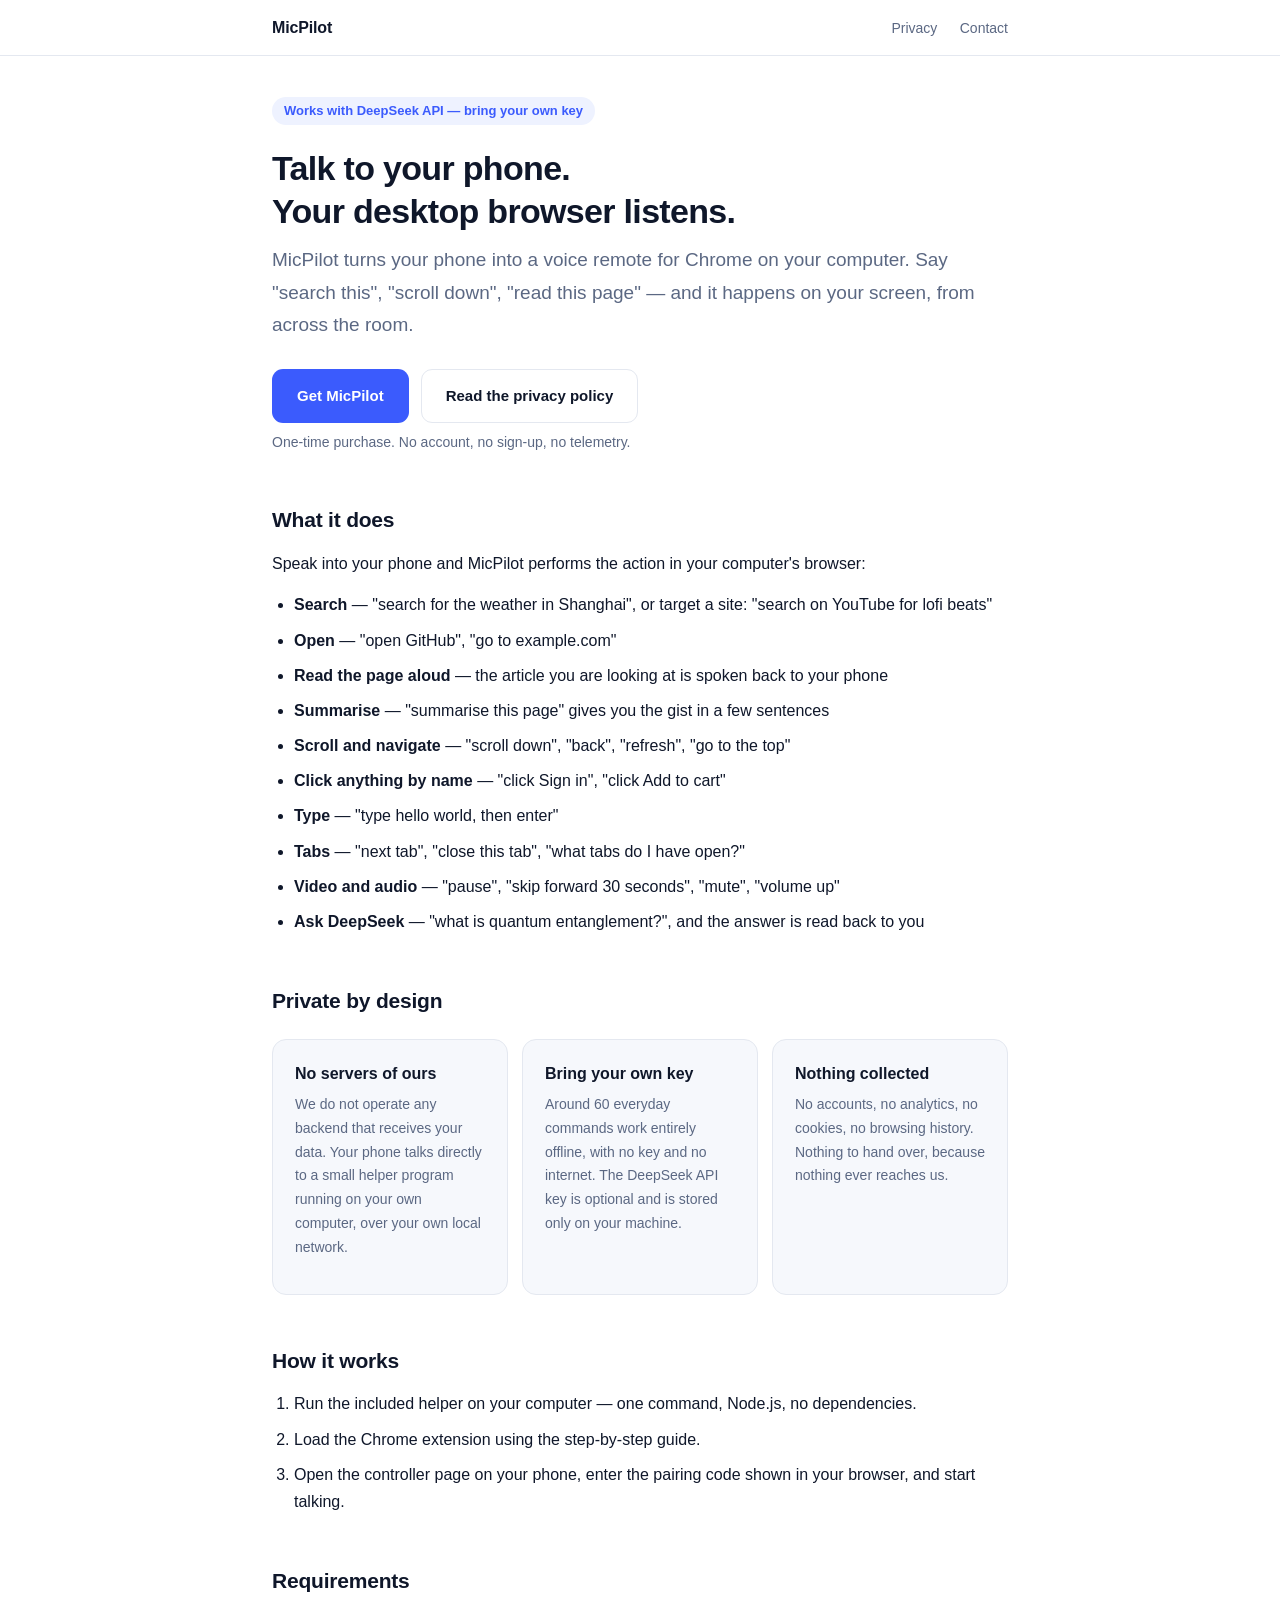
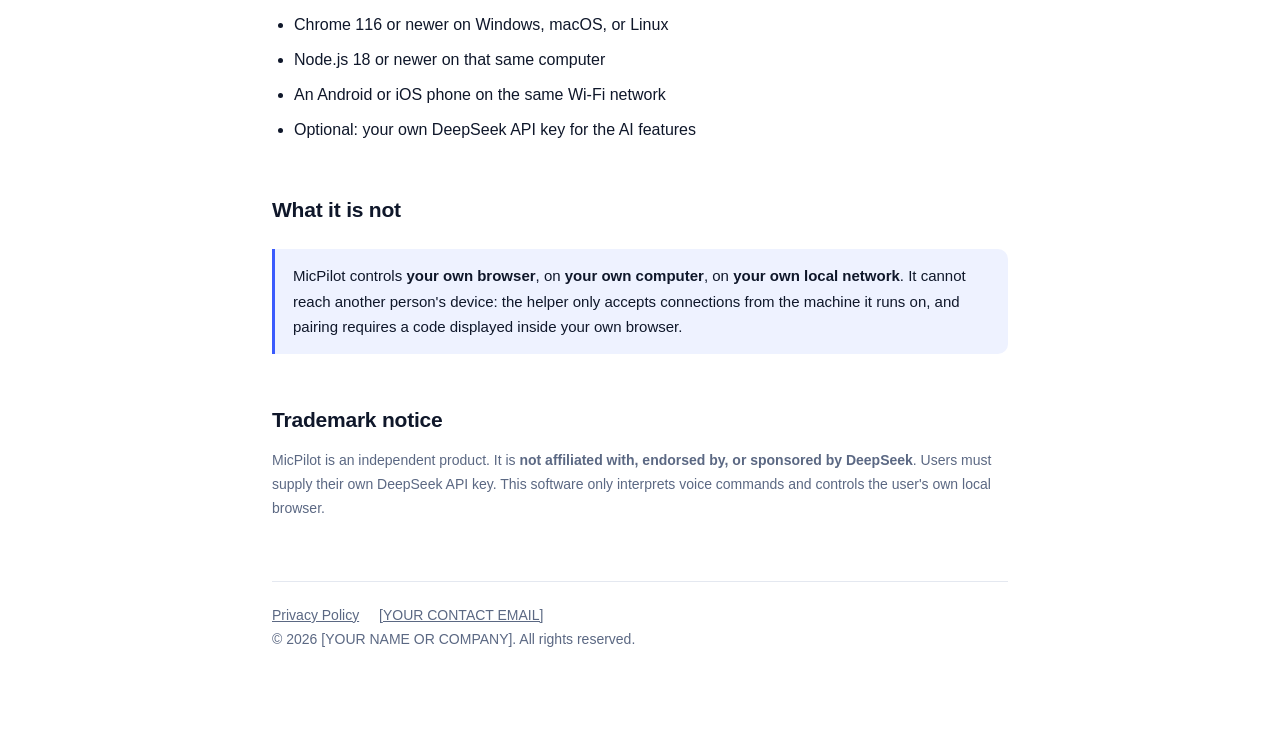
==== index.html @ facfee98 "Add MicPilot product page and privacy policy" ====
<!doctype html>
<html lang="en">
  <head>
    <meta charset="utf-8" />
    <meta name="viewport" content="width=device-width, initial-scale=1" />
    <title>MicPilot — Control your browser by voice from your phone</title>
    <meta
      name="description"
      content="Turn your phone into a voice remote for Chrome on your computer. Private by design: your commands never leave your own local network. Bring your own DeepSeek API key."
    />
    <link rel="stylesheet" href="style.css" />
  </head>
  <body>
    <header class="site">
      <div class="inner">
        <span class="brand">MicPilot</span>
        <nav>
          <a href="privacy.html">Privacy</a>
          <a href="mailto:[YOUR CONTACT EMAIL]">Contact</a>
        </nav>
      </div>
    </header>

    <main class="wrap">
      <span class="pill">Works with DeepSeek API — bring your own key</span>
      <h1>Talk to your phone.<br />Your desktop browser listens.</h1>
      <p class="lede">
        MicPilot turns your phone into a voice remote for Chrome on your computer. Say "search this",
        "scroll down", "read this page" — and it happens on your screen, from across the room.
      </p>

      <div class="cta-row">
        <a class="btn primary" href="[GUMROAD PRODUCT LINK]">Get MicPilot</a>
        <a class="btn ghost" href="privacy.html">Read the privacy policy</a>
      </div>
      <p class="small muted">One-time purchase. No account, no sign-up, no telemetry.</p>

      <h2>What it does</h2>
      <p>Speak into your phone and MicPilot performs the action in your computer's browser:</p>
      <ul>
        <li><strong>Search</strong> — "search for the weather in Shanghai", or target a site: "search on YouTube for lofi beats"</li>
        <li><strong>Open</strong> — "open GitHub", "go to example.com"</li>
        <li><strong>Read the page aloud</strong> — the article you are looking at is spoken back to your phone</li>
        <li><strong>Summarise</strong> — "summarise this page" gives you the gist in a few sentences</li>
        <li><strong>Scroll and navigate</strong> — "scroll down", "back", "refresh", "go to the top"</li>
        <li><strong>Click anything by name</strong> — "click Sign in", "click Add to cart"</li>
        <li><strong>Type</strong> — "type hello world, then enter"</li>
        <li><strong>Tabs</strong> — "next tab", "close this tab", "what tabs do I have open?"</li>
        <li><strong>Video and audio</strong> — "pause", "skip forward 30 seconds", "mute", "volume up"</li>
        <li><strong>Ask DeepSeek</strong> — "what is quantum entanglement?", and the answer is read back to you</li>
      </ul>

      <h2>Private by design</h2>
      <div class="grid">
        <div class="card">
          <h3>No servers of ours</h3>
          <p class="small muted">
            We do not operate any backend that receives your data. Your phone talks directly to a small
            helper program running on your own computer, over your own local network.
          </p>
        </div>
        <div class="card">
          <h3>Bring your own key</h3>
          <p class="small muted">
            Around 60 everyday commands work entirely offline, with no key and no internet. The DeepSeek
            API key is optional and is stored only on your machine.
          </p>
        </div>
        <div class="card">
          <h3>Nothing collected</h3>
          <p class="small muted">
            No accounts, no analytics, no cookies, no browsing history. Nothing to hand over, because
            nothing ever reaches us.
          </p>
        </div>
      </div>

      <h2>How it works</h2>
      <ol>
        <li>Run the included helper on your computer — one command, Node.js, no dependencies.</li>
        <li>Load the Chrome extension using the step-by-step guide.</li>
        <li>Open the controller page on your phone, enter the pairing code shown in your browser, and start talking.</li>
      </ol>

      <h2>Requirements</h2>
      <ul>
        <li>Chrome 116 or newer on Windows, macOS, or Linux</li>
        <li>Node.js 18 or newer on that same computer</li>
        <li>An Android or iOS phone on the same Wi-Fi network</li>
        <li>Optional: your own DeepSeek API key for the AI features</li>
      </ul>

      <h2>What it is not</h2>
      <div class="notice">
        MicPilot controls <strong>your own browser</strong>, on <strong>your own computer</strong>, on
        <strong>your own local network</strong>. It cannot reach another person's device: the helper only
        accepts connections from the machine it runs on, and pairing requires a code displayed inside your
        own browser.
      </div>

      <h2>Trademark notice</h2>
      <p class="small muted">
        MicPilot is an independent product. It is <strong>not affiliated with, endorsed by, or sponsored
        by DeepSeek</strong>. Users must supply their own DeepSeek API key. This software only interprets
        voice commands and controls the user's own local browser.
      </p>

      <footer class="site">
        <a href="privacy.html">Privacy Policy</a>
        <a href="mailto:[YOUR CONTACT EMAIL]">[YOUR CONTACT EMAIL]</a>
        <p class="small">© <span id="year">2026</span> [YOUR NAME OR COMPANY]. All rights reserved.</p>
      </footer>
    </main>

    <script>
      document.getElementById('year').textContent = new Date().getFullYear();
    </script>
  </body>
</html>
---- style.css ----
:root {
  --ink: #0f172a;
  --muted: #5b6883;
  --line: #e4e8f0;
  --bg: #ffffff;
  --soft: #f6f8fc;
  --accent: #3b5bfd;
  --accent-soft: #eef2ff;
  --mark: #fff3c4;
}

* {
  box-sizing: border-box;
}

html {
  scroll-behavior: smooth;
}

body {
  margin: 0;
  background: var(--bg);
  color: var(--ink);
  font-family: -apple-system, BlinkMacSystemFont, 'Segoe UI', Roboto, 'Helvetica Neue', Arial, sans-serif;
  font-size: 16px;
  line-height: 1.7;
  -webkit-font-smoothing: antialiased;
}

.wrap {
  max-width: 780px;
  margin: 0 auto;
  padding: 40px 22px 90px;
}

header.site {
  border-bottom: 1px solid var(--line);
  background: rgba(255, 255, 255, 0.9);
  backdrop-filter: blur(8px);
  position: sticky;
  top: 0;
  z-index: 10;
}

header.site .inner {
  max-width: 780px;
  margin: 0 auto;
  padding: 14px 22px;
  display: flex;
  align-items: center;
  justify-content: space-between;
  gap: 16px;
}

.brand {
  font-weight: 700;
  letter-spacing: -0.01em;
}

nav a {
  color: var(--muted);
  text-decoration: none;
  font-size: 14px;
  margin-left: 18px;
}

nav a:hover {
  color: var(--accent);
}

h1 {
  font-size: 34px;
  line-height: 1.25;
  letter-spacing: -0.02em;
  margin: 8px 0 12px;
}

h2 {
  font-size: 21px;
  letter-spacing: -0.01em;
  margin: 40px 0 12px;
  padding-top: 8px;
}

h3 {
  font-size: 16px;
  margin: 26px 0 6px;
}

p {
  margin: 0 0 14px;
}

.lede {
  font-size: 19px;
  color: var(--muted);
  margin-bottom: 28px;
}

.muted {
  color: var(--muted);
}

.small {
  font-size: 14px;
}

ul,
ol {
  padding-left: 22px;
  margin: 0 0 16px;
}

li {
  margin-bottom: 8px;
}

li > strong {
  color: var(--ink);
}

a {
  color: var(--accent);
}

.cta-row {
  display: flex;
  flex-wrap: wrap;
  gap: 12px;
  margin: 28px 0 8px;
}

.btn {
  display: inline-block;
  padding: 13px 24px;
  border-radius: 11px;
  font-weight: 600;
  font-size: 15px;
  text-decoration: none;
  border: 1px solid transparent;
}

.btn.primary {
  background: var(--accent);
  color: #fff;
}

.btn.ghost {
  border-color: var(--line);
  color: var(--ink);
  background: #fff;
}

.card {
  background: var(--soft);
  border: 1px solid var(--line);
  border-radius: 14px;
  padding: 20px 22px;
  margin: 22px 0;
}

.card h3 {
  margin-top: 0;
}

.grid {
  display: grid;
  grid-template-columns: repeat(auto-fit, minmax(220px, 1fr));
  gap: 14px;
  margin: 20px 0;
}

.grid .card {
  margin: 0;
}

.pill {
  display: inline-block;
  background: var(--accent-soft);
  color: var(--accent);
  border-radius: 999px;
  padding: 3px 12px;
  font-size: 13px;
  font-weight: 600;
  margin-bottom: 14px;
}

.placeholder {
  background: var(--mark);
  border-bottom: 1px solid #e5c65a;
  padding: 0 4px;
  border-radius: 3px;
  font-weight: 600;
}

.notice {
  border-left: 3px solid var(--accent);
  background: var(--accent-soft);
  padding: 14px 18px;
  border-radius: 0 10px 10px 0;
  margin: 22px 0;
  font-size: 15px;
}

table {
  width: 100%;
  border-collapse: collapse;
  margin: 18px 0;
  font-size: 15px;
}

th,
td {
  text-align: left;
  padding: 10px 12px;
  border-bottom: 1px solid var(--line);
  vertical-align: top;
}

th {
  background: var(--soft);
  font-size: 13px;
  text-transform: uppercase;
  letter-spacing: 0.04em;
  color: var(--muted);
}

code {
  background: var(--soft);
  border: 1px solid var(--line);
  border-radius: 5px;
  padding: 1px 6px;
  font-size: 14px;
  font-family: ui-monospace, SFMono-Regular, Menlo, Consolas, monospace;
}

footer.site {
  border-top: 1px solid var(--line);
  margin-top: 60px;
  padding-top: 22px;
  color: var(--muted);
  font-size: 14px;
}

footer.site a {
  color: var(--muted);
  margin-right: 16px;
}

@media (max-width: 560px) {
  h1 {
    font-size: 27px;
  }
  .lede {
    font-size: 17px;
  }
  .wrap {
    padding: 28px 18px 70px;
  }
  nav a {
    margin-left: 12px;
  }
}
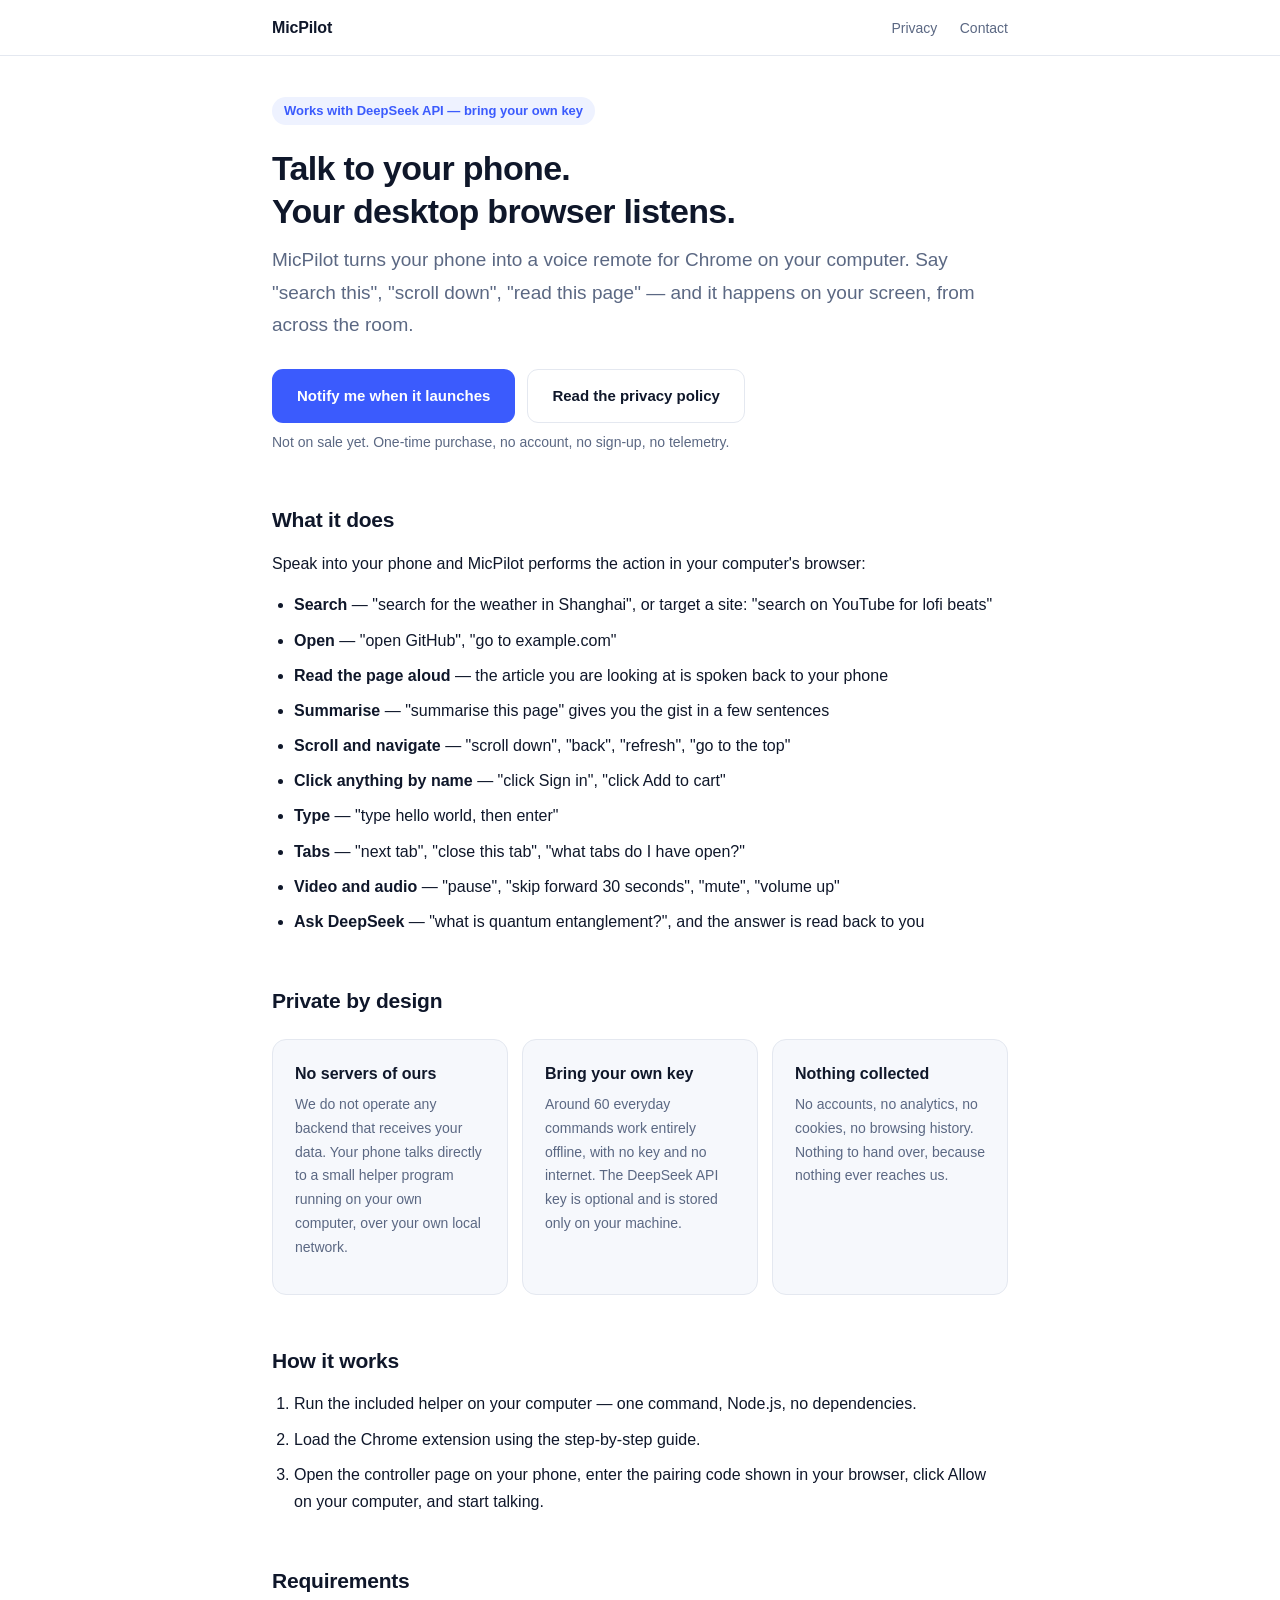
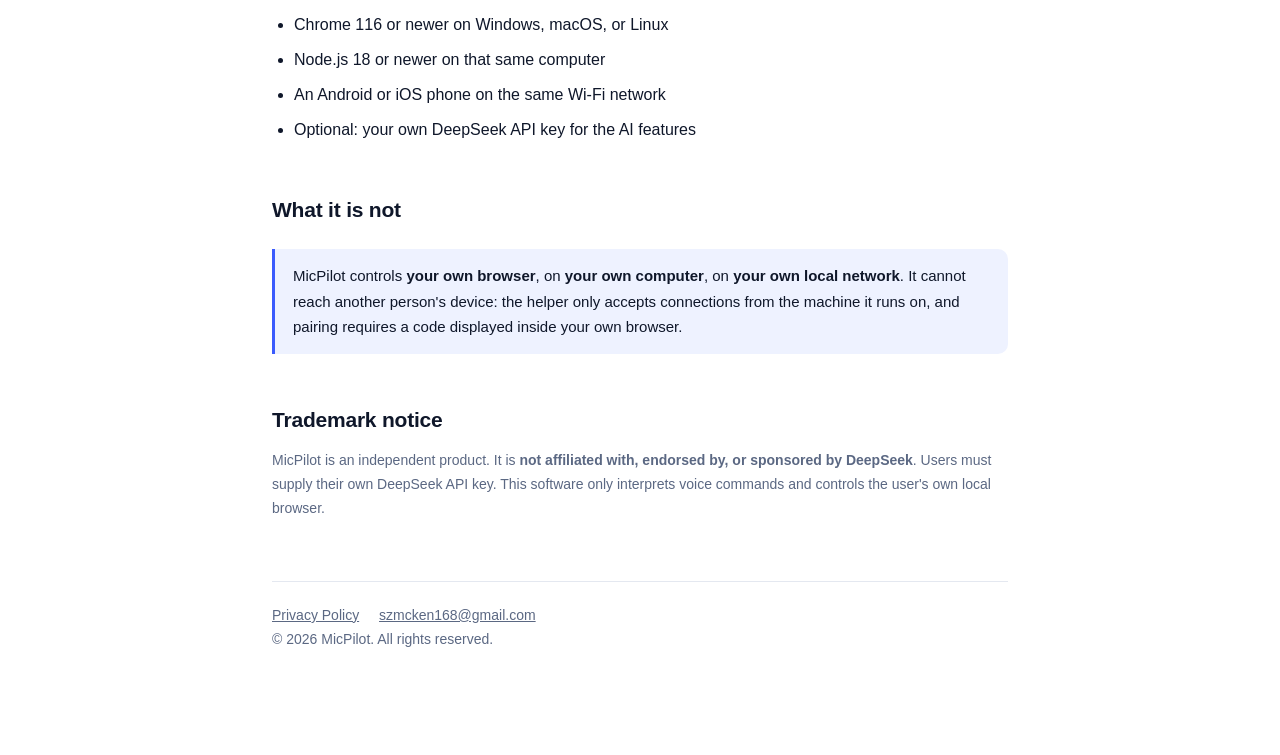
==== commit 37ce4b77: "Fill in publisher contact and refund terms; add web host disclosure" ====
--- a/index.html
+++ b/index.html
@@ -16,7 +16,7 @@
         <span class="brand">MicPilot</span>
         <nav>
           <a href="privacy.html">Privacy</a>
-          <a href="mailto:[YOUR CONTACT EMAIL]">Contact</a>
+          <a href="mailto:szmcken168@gmail.com">Contact</a>
         </nav>
       </div>
     </header>
@@ -30,10 +30,11 @@
       </p>
 
       <div class="cta-row">
-        <a class="btn primary" href="[GUMROAD PRODUCT LINK]">Get MicPilot</a>
+        <a class="btn primary" href="mailto:szmcken168@gmail.com?subject=MicPilot%20%E2%80%94%20notify%20me">Notify me when it launches</a>
         <a class="btn ghost" href="privacy.html">Read the privacy policy</a>
       </div>
-      <p class="small muted">One-time purchase. No account, no sign-up, no telemetry.</p>
+      <!-- 上架 Gumroad 后，把上面的 mailto 换成商品链接，文案改回 "Get MicPilot" -->
+      <p class="small muted">Not on sale yet. One-time purchase, no account, no sign-up, no telemetry.</p>
 
       <h2>What it does</h2>
       <p>Speak into your phone and MicPilot performs the action in your computer's browser:</p>
@@ -79,7 +80,7 @@
       <ol>
         <li>Run the included helper on your computer — one command, Node.js, no dependencies.</li>
         <li>Load the Chrome extension using the step-by-step guide.</li>
-        <li>Open the controller page on your phone, enter the pairing code shown in your browser, and start talking.</li>
+        <li>Open the controller page on your phone, enter the pairing code shown in your browser, click Allow on your computer, and start talking.</li>
       </ol>
 
       <h2>Requirements</h2>
@@ -107,8 +108,8 @@
 
       <footer class="site">
         <a href="privacy.html">Privacy Policy</a>
-        <a href="mailto:[YOUR CONTACT EMAIL]">[YOUR CONTACT EMAIL]</a>
-        <p class="small">© <span id="year">2026</span> [YOUR NAME OR COMPANY]. All rights reserved.</p>
+        <a href="mailto:szmcken168@gmail.com">szmcken168@gmail.com</a>
+        <p class="small">© <span id="year">2026</span> MicPilot. All rights reserved.</p>
       </footer>
     </main>
 
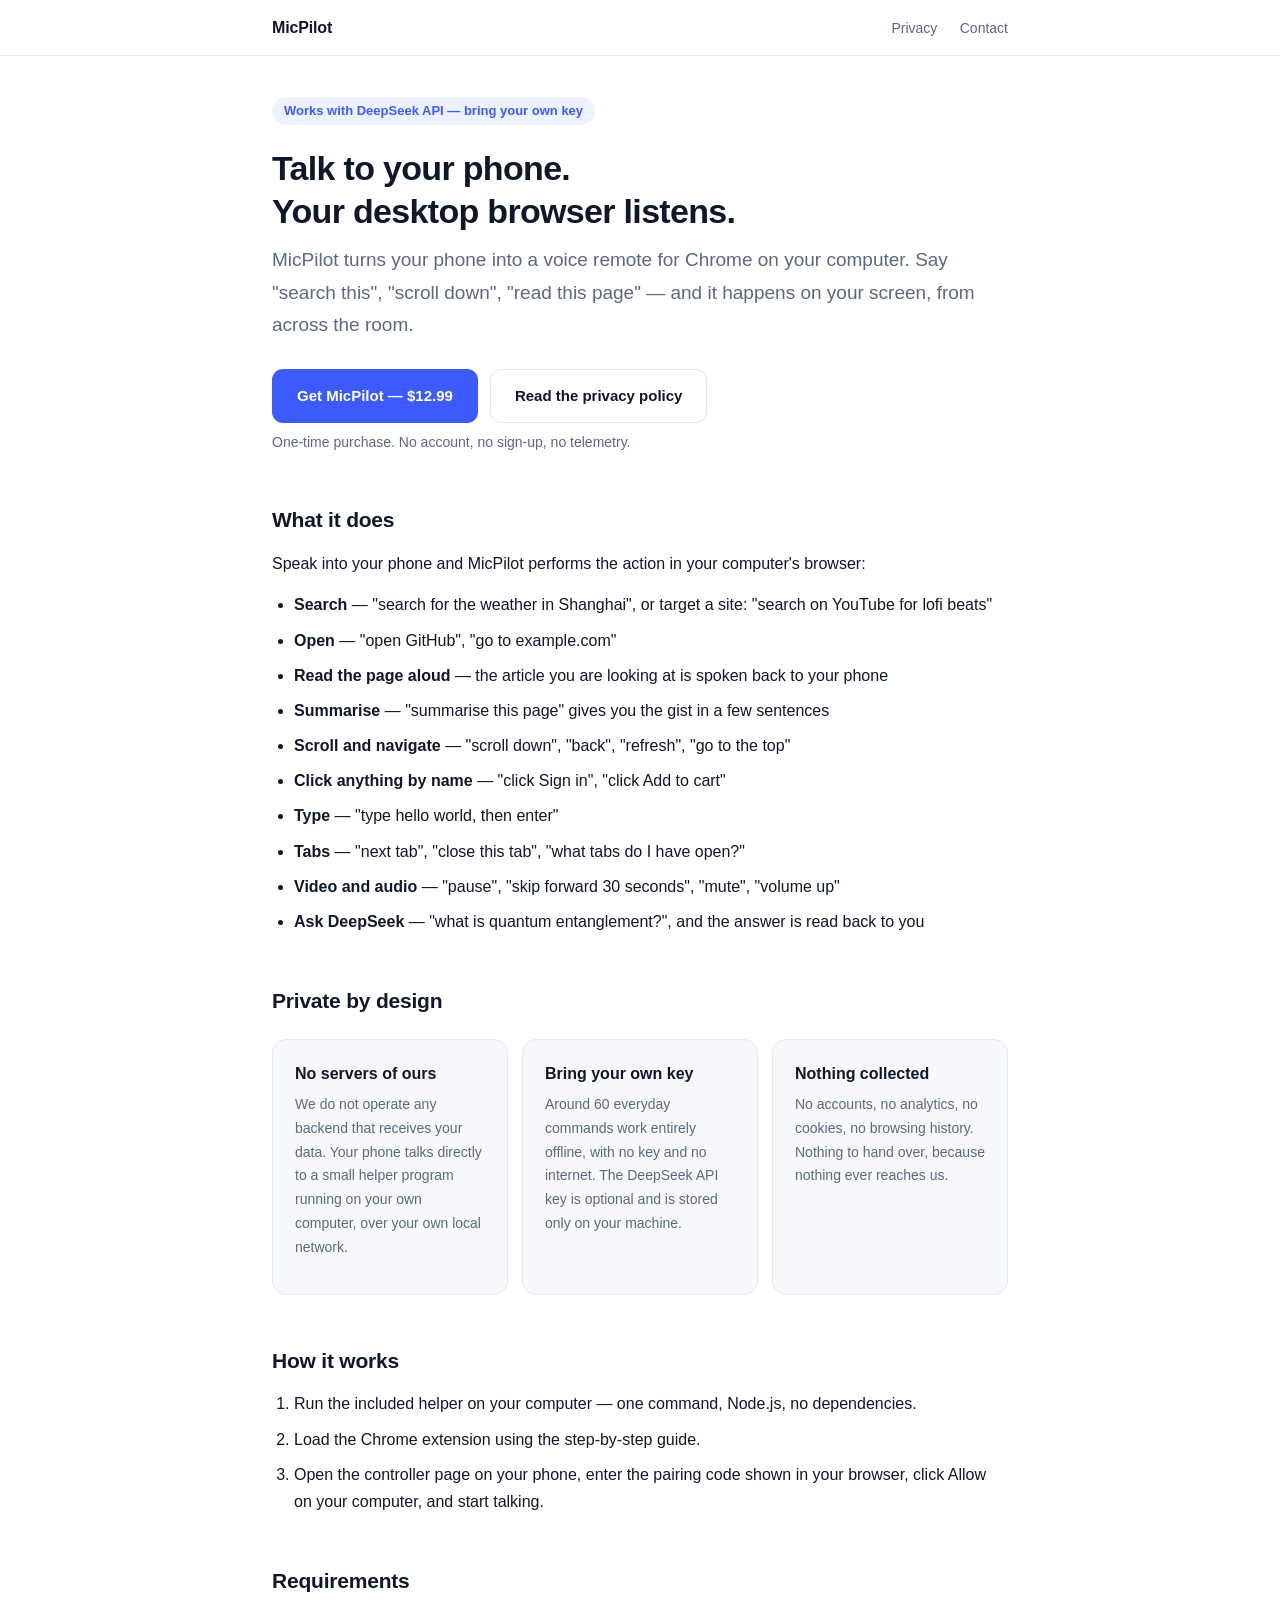
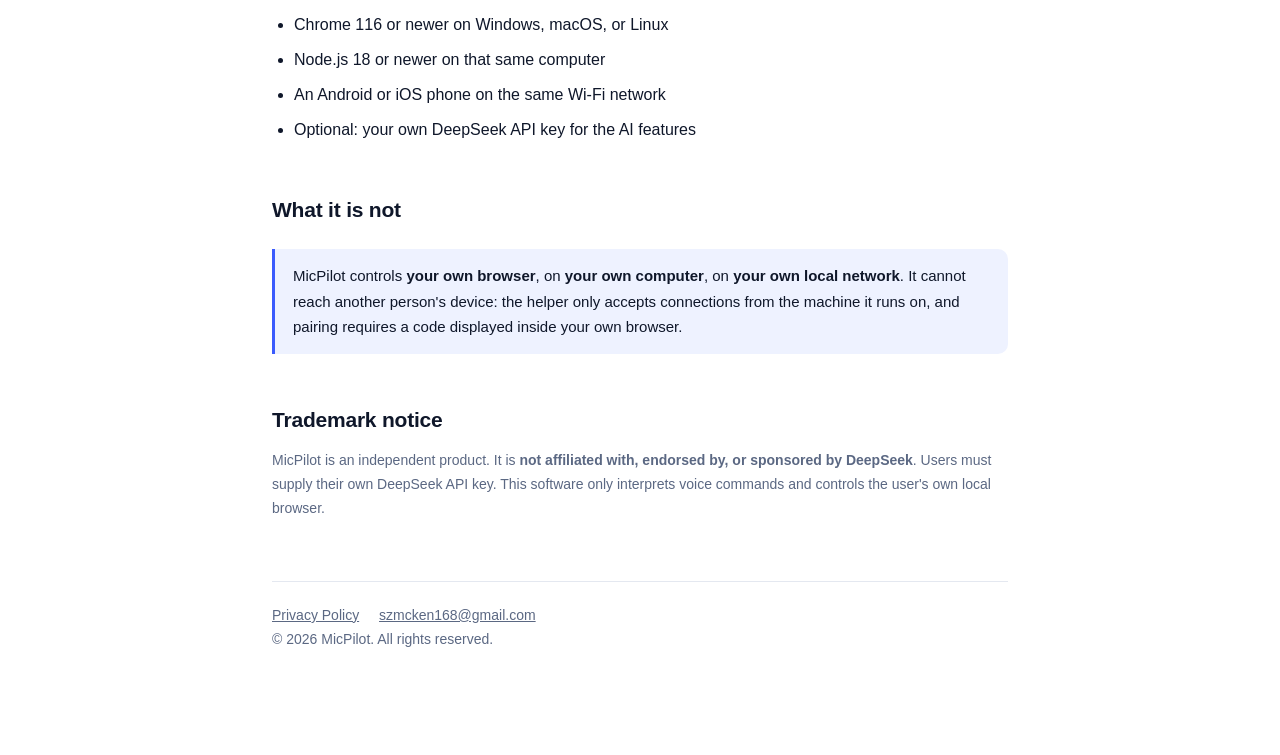
==== commit c2e87ee2: "Link the landing page to the Gumroad product" ====
--- a/index.html
+++ b/index.html
@@ -30,11 +30,10 @@
       </p>
 
       <div class="cta-row">
-        <a class="btn primary" href="mailto:szmcken168@gmail.com?subject=MicPilot%20%E2%80%94%20notify%20me">Notify me when it launches</a>
+        <a class="btn primary" href="https://8332155768274.gumroad.com/l/micpilot">Get MicPilot — $12.99</a>
         <a class="btn ghost" href="privacy.html">Read the privacy policy</a>
       </div>
-      <!-- 上架 Gumroad 后，把上面的 mailto 换成商品链接，文案改回 "Get MicPilot" -->
-      <p class="small muted">Not on sale yet. One-time purchase, no account, no sign-up, no telemetry.</p>
+      <p class="small muted">One-time purchase. No account, no sign-up, no telemetry.</p>
 
       <h2>What it does</h2>
       <p>Speak into your phone and MicPilot performs the action in your computer's browser:</p>
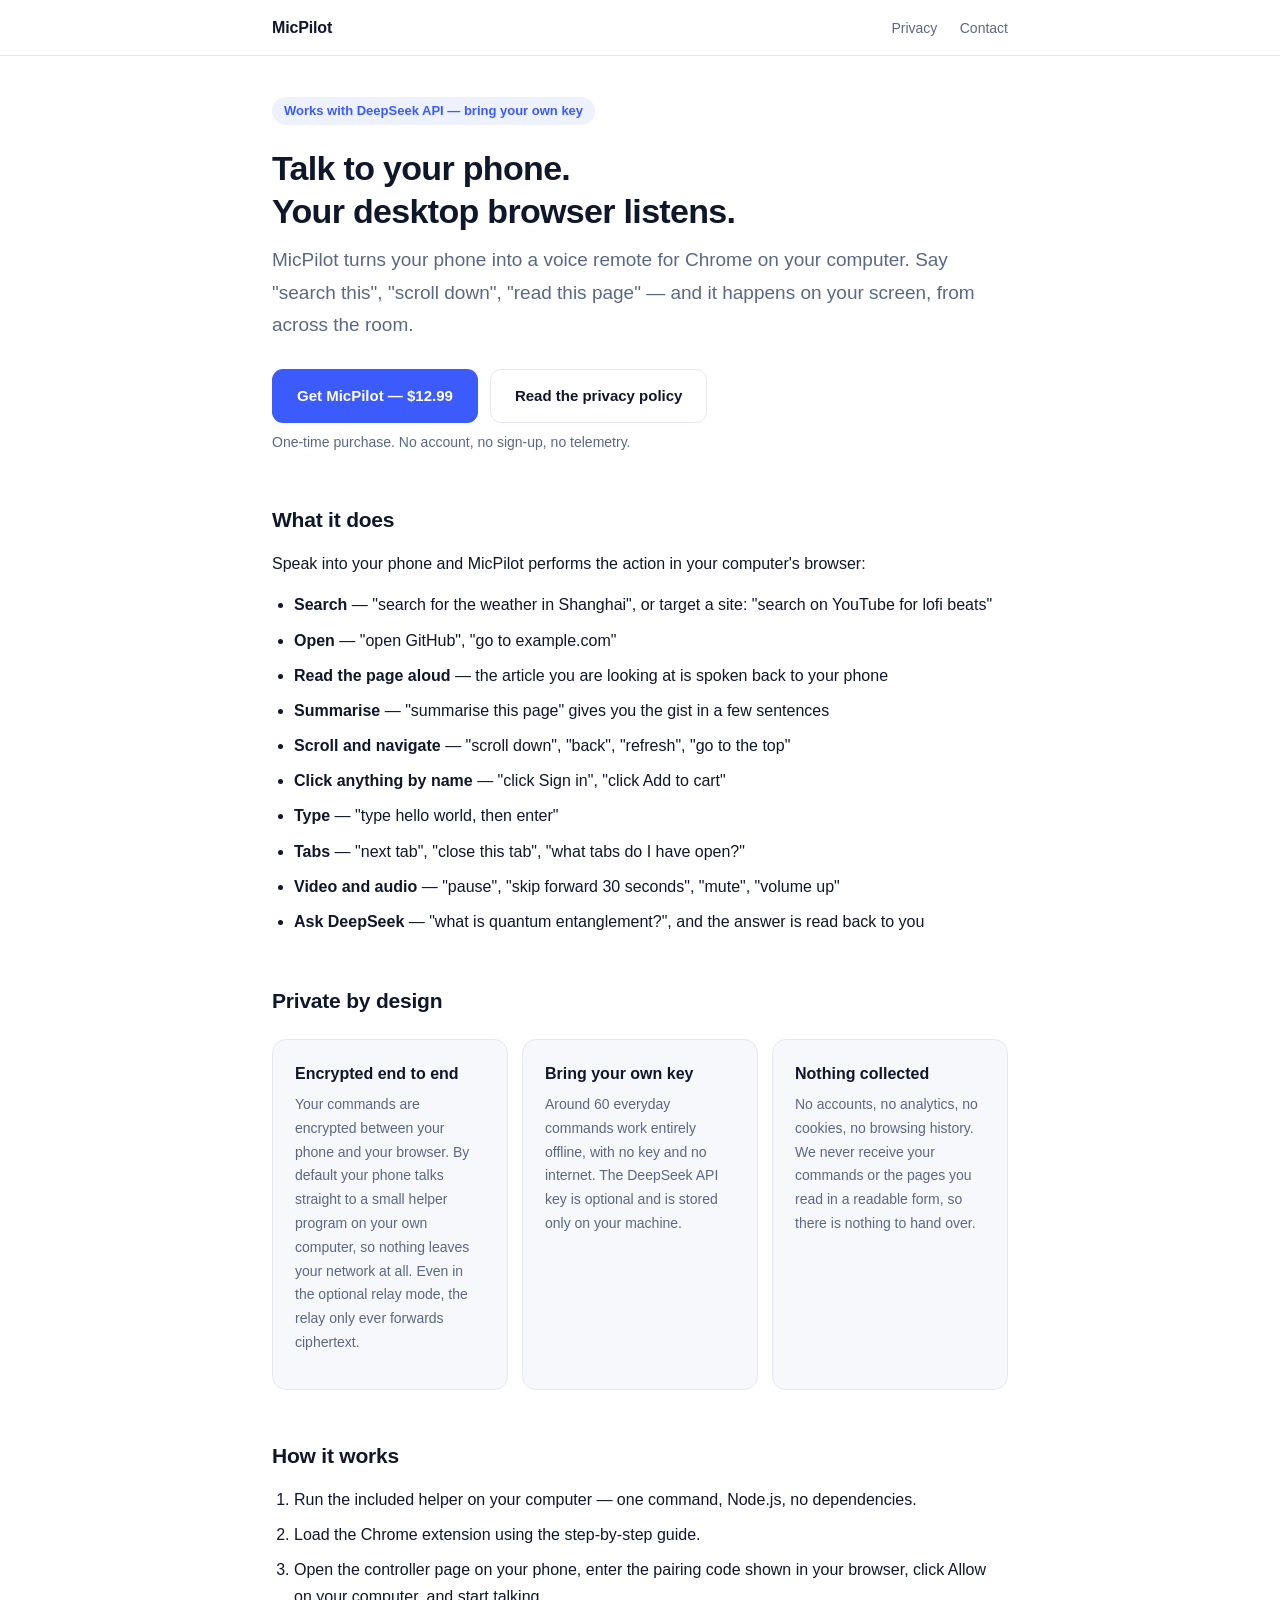
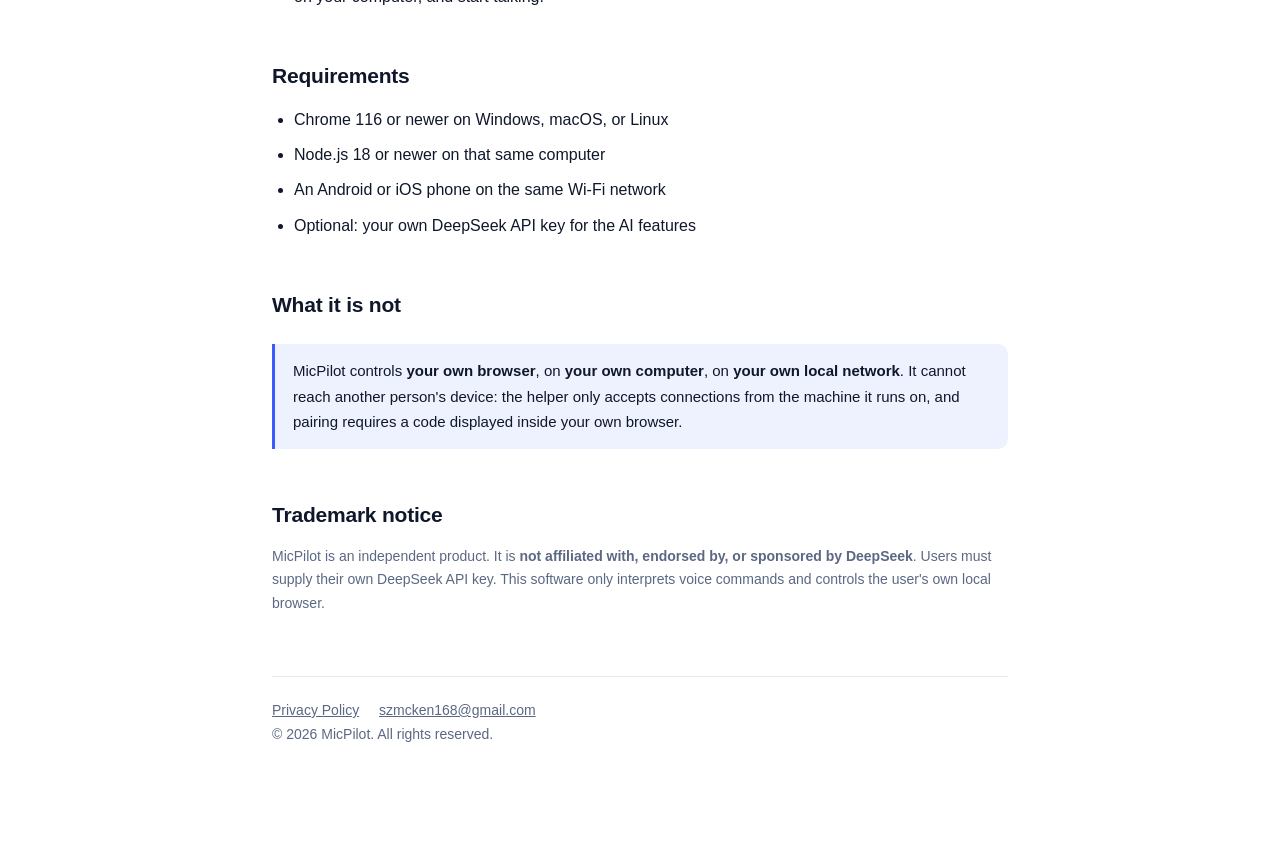
==== commit 6183693b: "Disclose the optional relay in the privacy policy" ====
--- a/index.html
+++ b/index.html
@@ -6,7 +6,7 @@
     <title>MicPilot — Control your browser by voice from your phone</title>
     <meta
       name="description"
-      content="Turn your phone into a voice remote for Chrome on your computer. Private by design: your commands never leave your own local network. Bring your own DeepSeek API key."
+      content="Turn your phone into a voice remote for Chrome on your computer. Private by design: your commands are end-to-end encrypted and, by default, never leave your own network. Bring your own DeepSeek API key."
     />
     <link rel="stylesheet" href="style.css" />
   </head>
@@ -53,10 +53,11 @@
       <h2>Private by design</h2>
       <div class="grid">
         <div class="card">
-          <h3>No servers of ours</h3>
+          <h3>Encrypted end to end</h3>
           <p class="small muted">
-            We do not operate any backend that receives your data. Your phone talks directly to a small
-            helper program running on your own computer, over your own local network.
+            Your commands are encrypted between your phone and your browser. By default your phone talks
+            straight to a small helper program on your own computer, so nothing leaves your network at
+            all. Even in the optional relay mode, the relay only ever forwards ciphertext.
           </p>
         </div>
         <div class="card">
@@ -69,8 +70,8 @@
         <div class="card">
           <h3>Nothing collected</h3>
           <p class="small muted">
-            No accounts, no analytics, no cookies, no browsing history. Nothing to hand over, because
-            nothing ever reaches us.
+            No accounts, no analytics, no cookies, no browsing history. We never receive your commands or
+            the pages you read in a readable form, so there is nothing to hand over.
           </p>
         </div>
       </div>
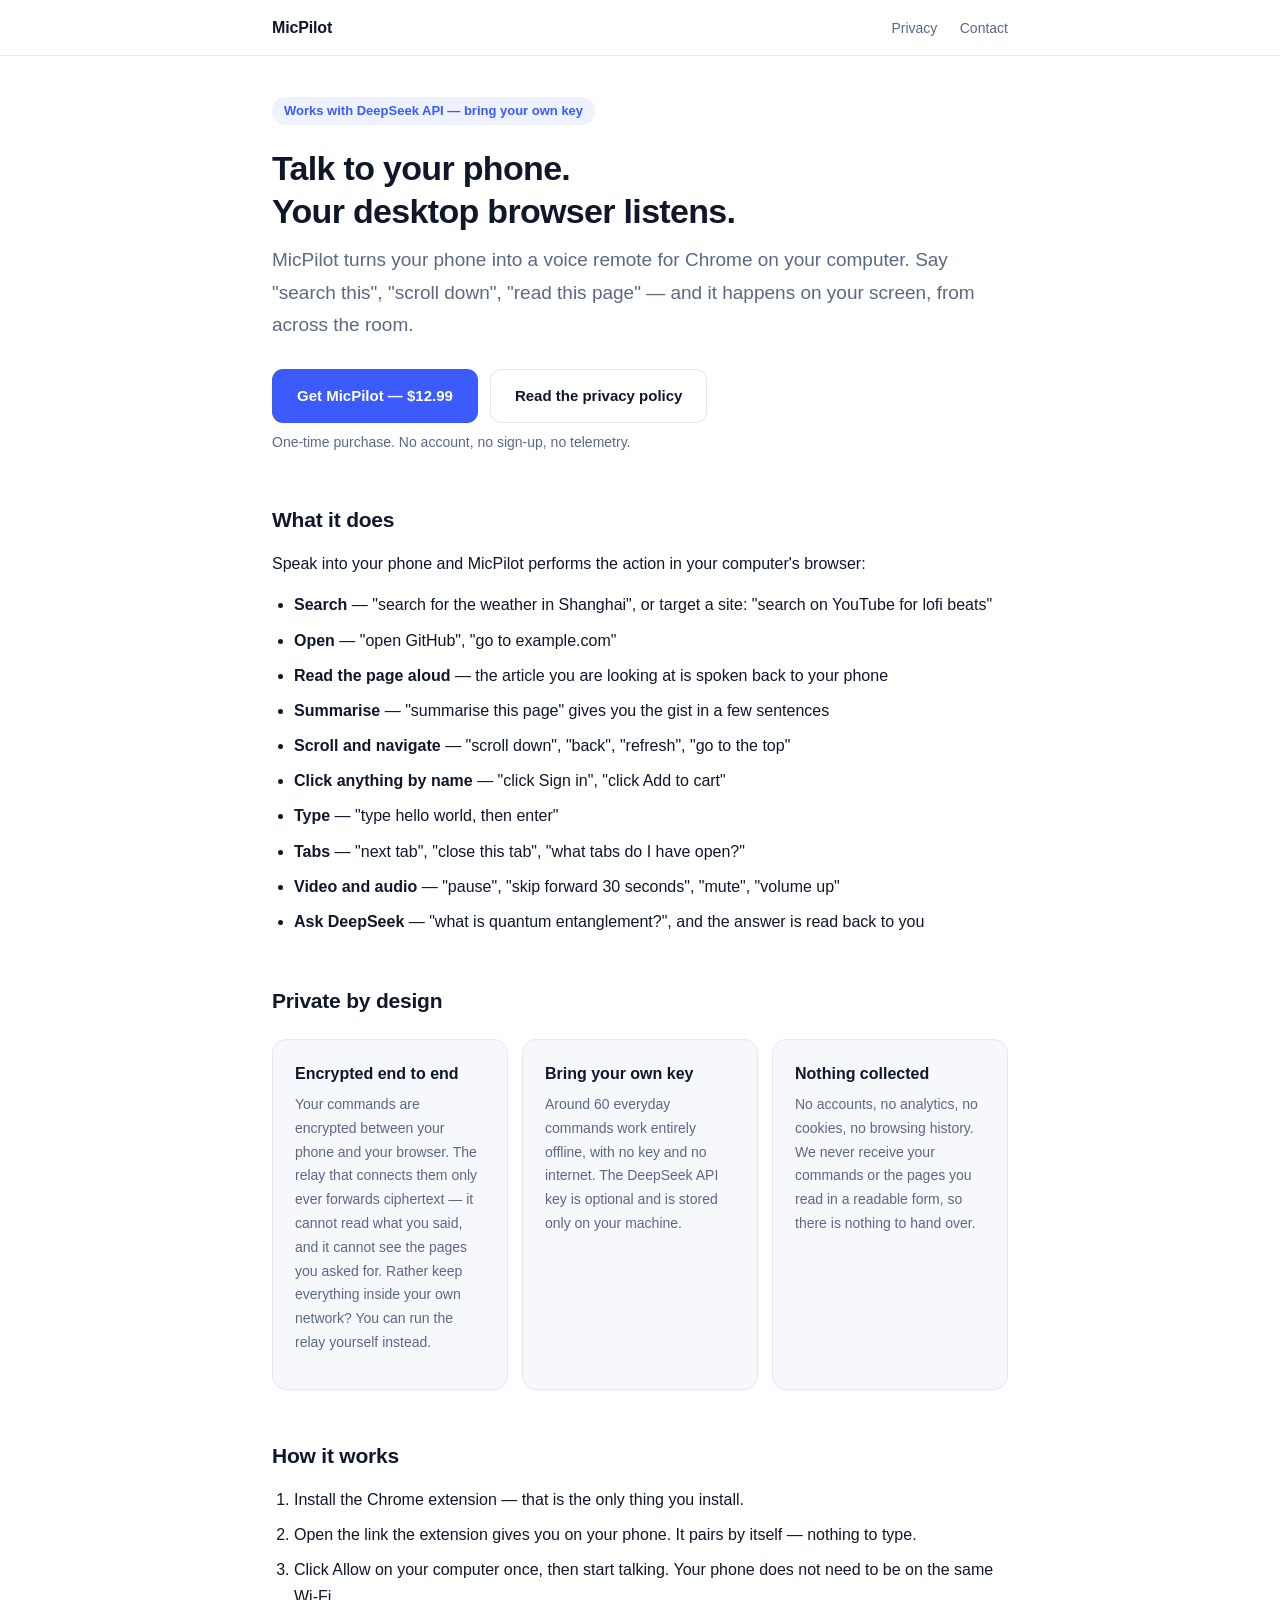
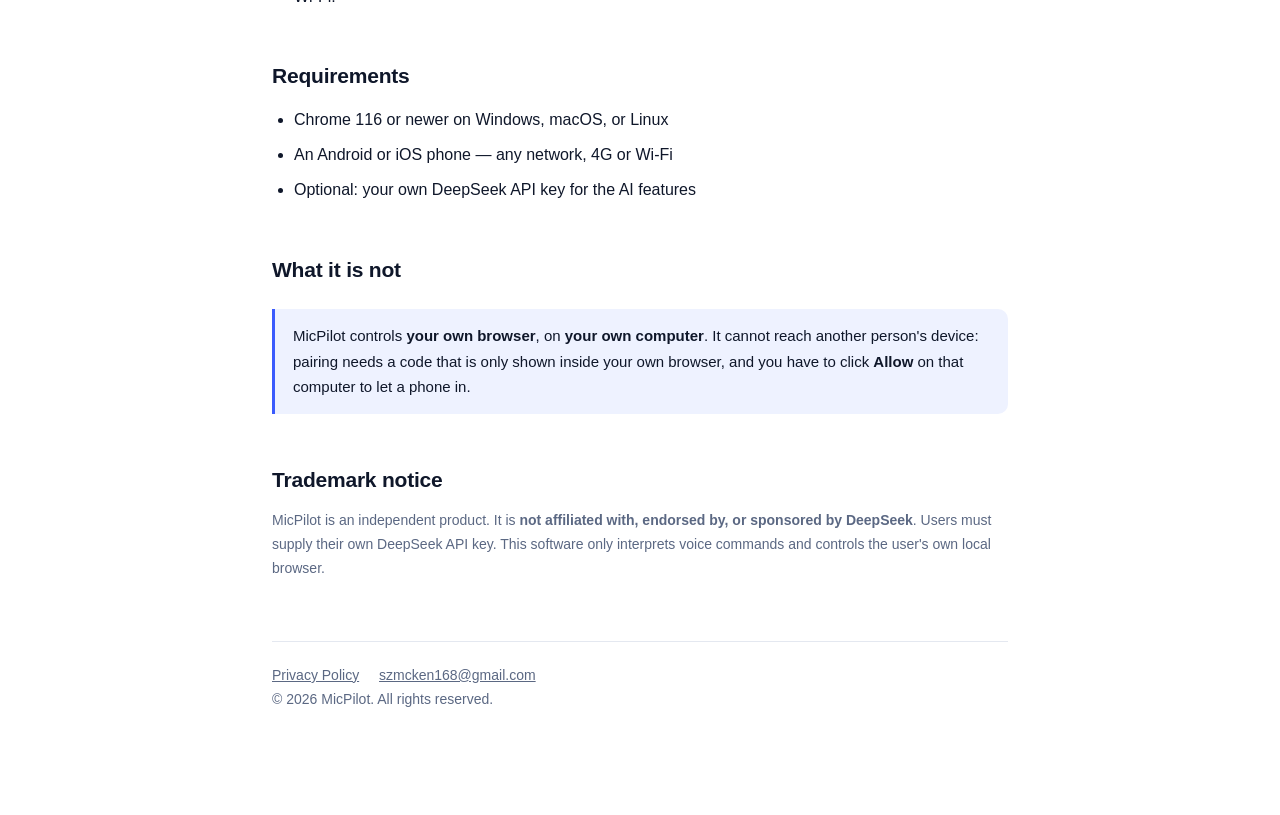
==== commit 37a9b985: "Cloud relay is live: no install needed" ====
--- a/index.html
+++ b/index.html
@@ -55,9 +55,10 @@
         <div class="card">
           <h3>Encrypted end to end</h3>
           <p class="small muted">
-            Your commands are encrypted between your phone and your browser. By default your phone talks
-            straight to a small helper program on your own computer, so nothing leaves your network at
-            all. Even in the optional relay mode, the relay only ever forwards ciphertext.
+            Your commands are encrypted between your phone and your browser. The relay that connects them
+            only ever forwards ciphertext — it cannot read what you said, and it cannot see the pages you
+            asked for. Rather keep everything inside your own network? You can run the relay yourself
+            instead.
           </p>
         </div>
         <div class="card">
@@ -78,25 +79,23 @@
 
       <h2>How it works</h2>
       <ol>
-        <li>Run the included helper on your computer — one command, Node.js, no dependencies.</li>
-        <li>Load the Chrome extension using the step-by-step guide.</li>
-        <li>Open the controller page on your phone, enter the pairing code shown in your browser, click Allow on your computer, and start talking.</li>
+        <li>Install the Chrome extension — that is the only thing you install.</li>
+        <li>Open the link the extension gives you on your phone. It pairs by itself — nothing to type.</li>
+        <li>Click Allow on your computer once, then start talking. Your phone does not need to be on the same Wi-Fi.</li>
       </ol>
 
       <h2>Requirements</h2>
       <ul>
         <li>Chrome 116 or newer on Windows, macOS, or Linux</li>
-        <li>Node.js 18 or newer on that same computer</li>
-        <li>An Android or iOS phone on the same Wi-Fi network</li>
+        <li>An Android or iOS phone — any network, 4G or Wi-Fi</li>
         <li>Optional: your own DeepSeek API key for the AI features</li>
       </ul>
 
       <h2>What it is not</h2>
       <div class="notice">
-        MicPilot controls <strong>your own browser</strong>, on <strong>your own computer</strong>, on
-        <strong>your own local network</strong>. It cannot reach another person's device: the helper only
-        accepts connections from the machine it runs on, and pairing requires a code displayed inside your
-        own browser.
+        MicPilot controls <strong>your own browser</strong>, on <strong>your own computer</strong>. It
+        cannot reach another person's device: pairing needs a code that is only shown inside your own
+        browser, and you have to click <strong>Allow</strong> on that computer to let a phone in.
       </div>
 
       <h2>Trademark notice</h2>
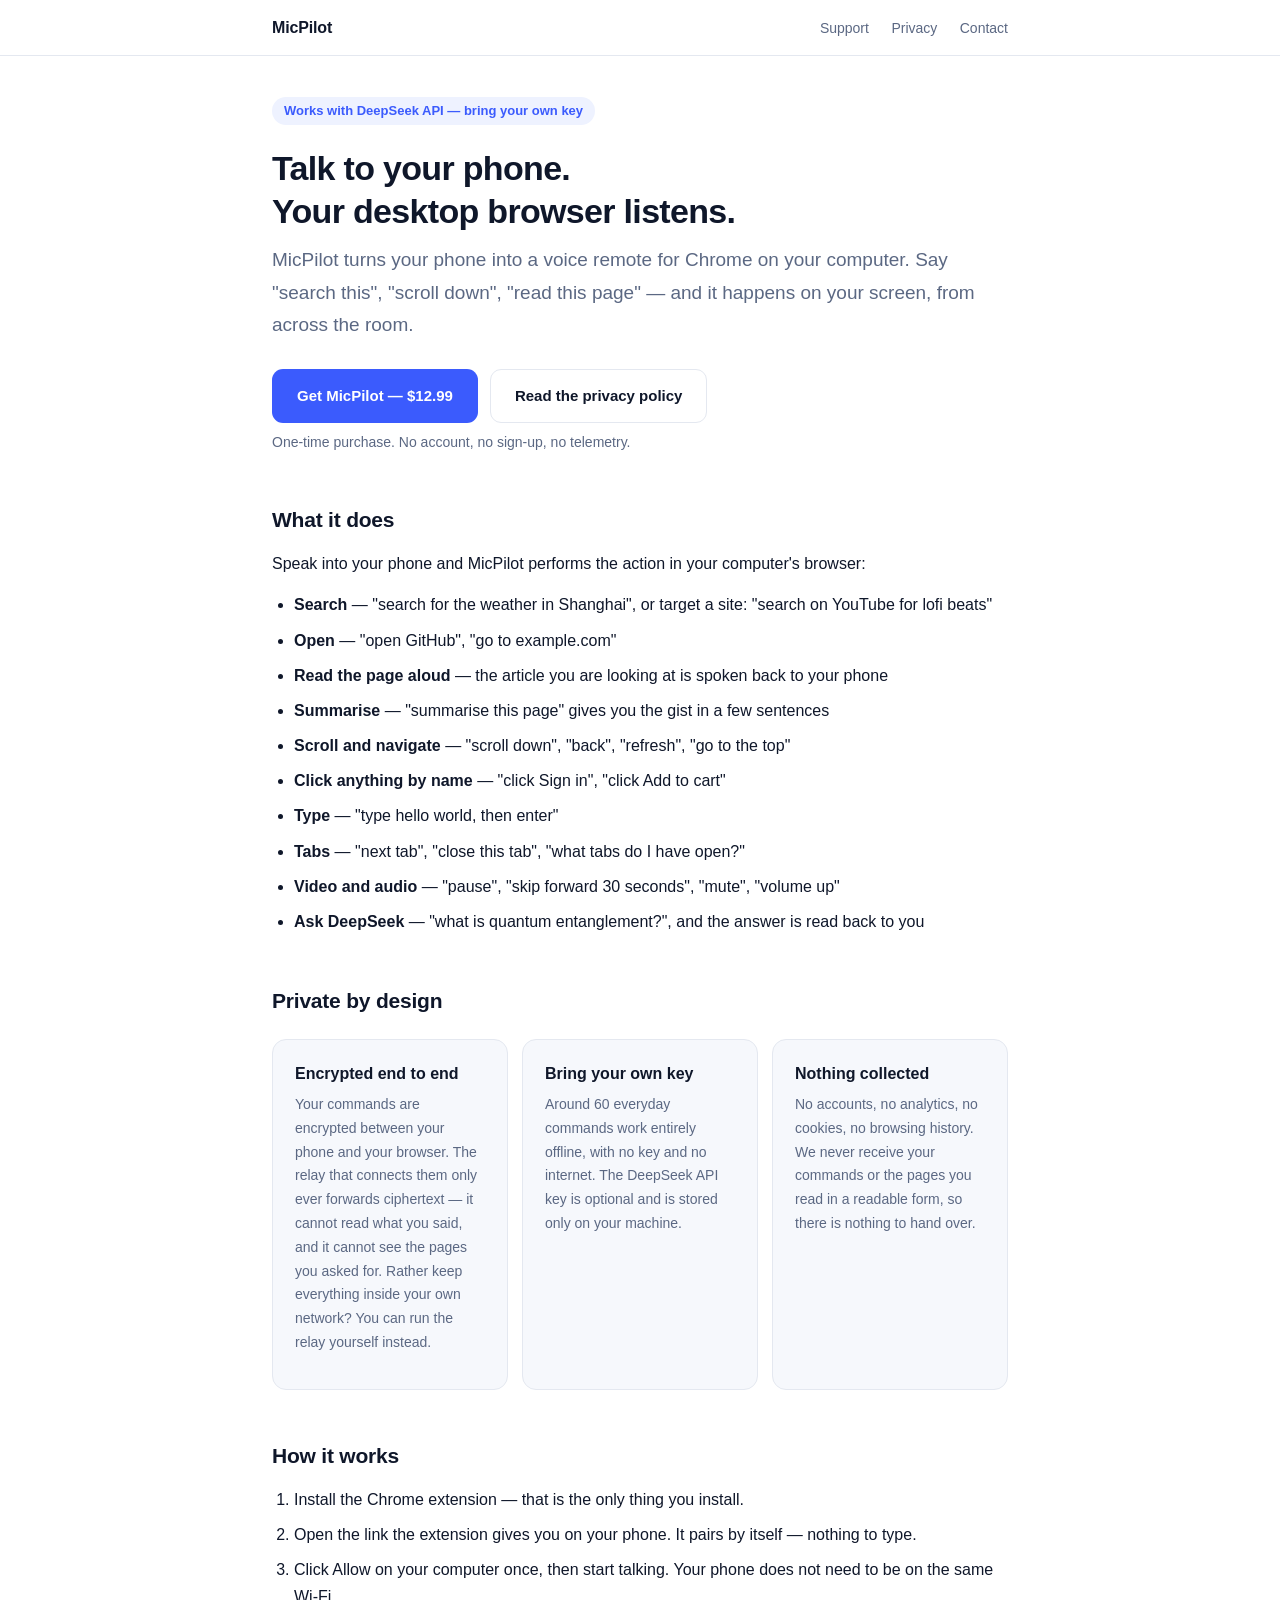
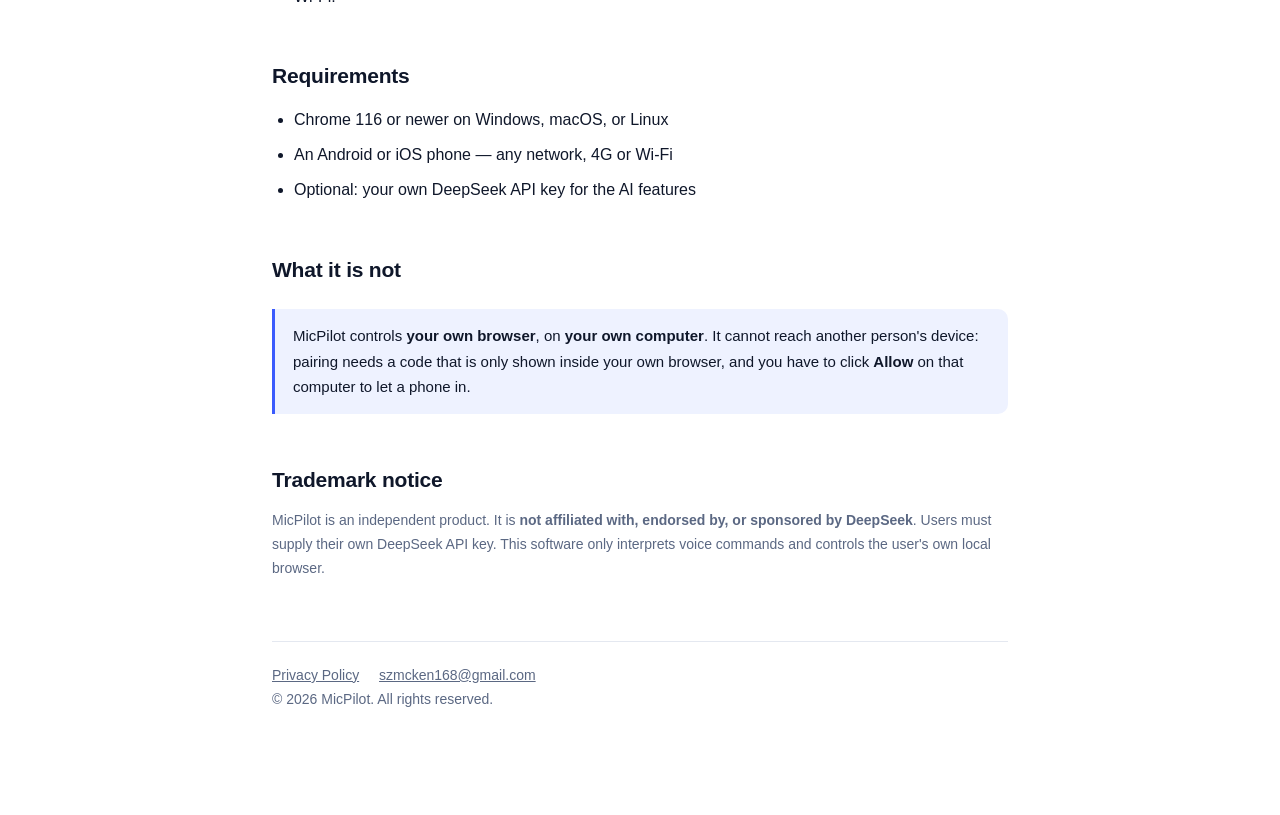
==== commit 501783af: "Add a support page" ====
--- a/index.html
+++ b/index.html
@@ -15,6 +15,7 @@
       <div class="inner">
         <span class="brand">MicPilot</span>
         <nav>
+          <a href="support.html">Support</a>
           <a href="privacy.html">Privacy</a>
           <a href="mailto:szmcken168@gmail.com">Contact</a>
         </nav>
